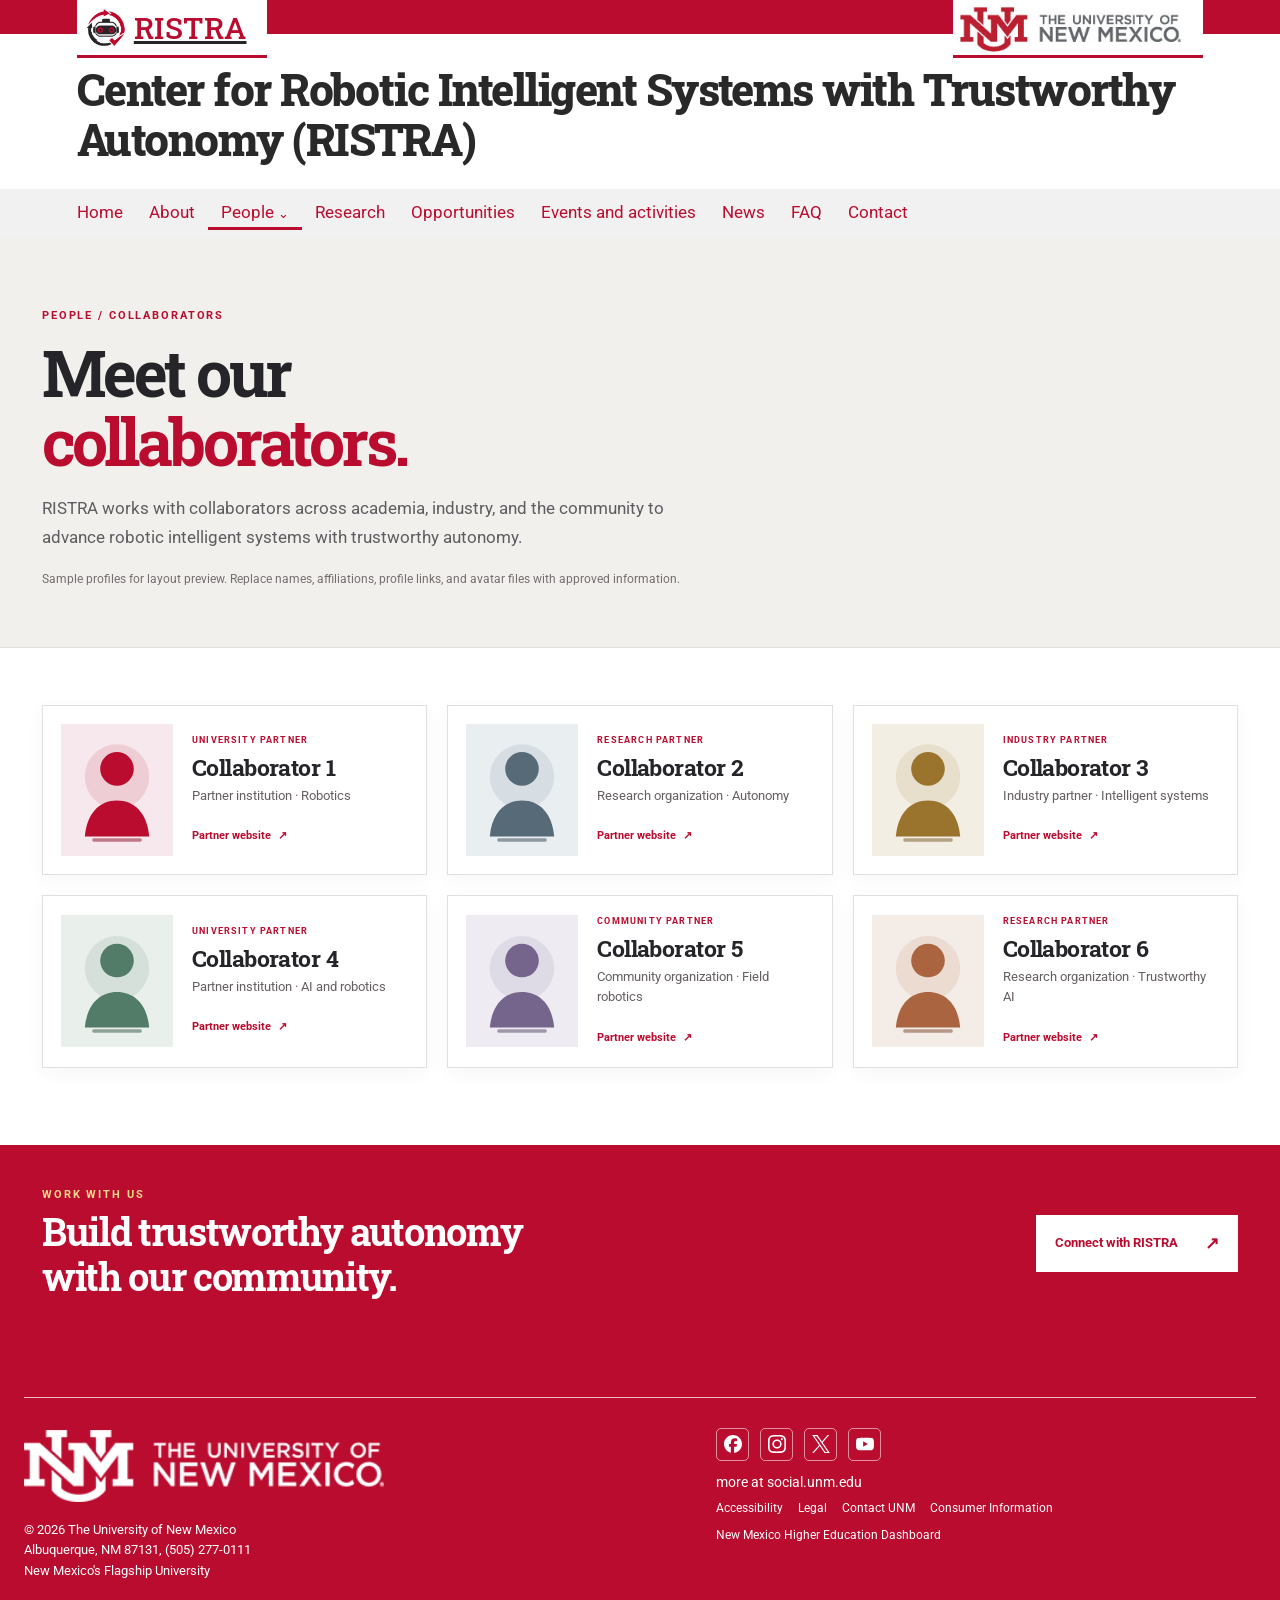
==== collaborators.html @ 54f5b995 "placeholder pages added" ====
<!doctype html>
<html lang="en">
<head>
  <meta charset="utf-8">
  <meta name="viewport" content="width=device-width, initial-scale=1">
  <meta name="theme-color" content="#ba0c2f">
  <meta name="description" content="RISTRA works with collaborators across academia, industry, and the community to advance robotic intelligent systems with trustworthy autonomy.">
  <link rel="icon" type="image/png" href="images/ristra-mark-v10.png">
  <title>Collaborators | RISTRA | The University of New Mexico</title>
  <link rel="preconnect" href="https://fonts.googleapis.com"><link rel="preconnect" href="https://fonts.gstatic.com" crossorigin>
  <link href="https://fonts.googleapis.com/css2?family=Roboto+Slab:wght@500;600;700;800&family=Roboto:wght@400;500;700&display=swap" rel="stylesheet">
  <link rel="stylesheet" href="styles.css?v=ristra-logo-11">
</head>
<body>
  <a class="skip" href="#main">Skip to main content</a>
  <header class="unm-header">
    <div class="masthead"><a class="ristra-logo-link" href="index.html#home" aria-label="RISTRA home"><img class="ristra-emblem" src="images/ristra-mark-v10.png" alt=""><span class="ristra-wordmark">RISTRA</span></a><a class="unm-logo unm-logo-right" href="https://www.unm.edu/" aria-label="The University of New Mexico"><img src="images/unm-color-logos.jpg" alt="UNM — The University of New Mexico"></a></div>
    <div class="site-name"><div>Center for Robotic Intelligent Systems with Trustworthy Autonomy (RISTRA)</div></div>
    <nav class="primary-nav" aria-label="RISTRA navigation"><div class="nav-inner"><button class="nav-toggle" aria-expanded="false" aria-controls="nav-links"><span>☰</span> Menu</button><ul id="nav-links"><li><a href="index.html#home">Home</a></li><li><a href="index.html#about">About</a></li><li class="dropdown"><a href="index.html#people" class="active">People <span>⌄</span></a><ul><li><a href="faculty-staff.html">Faculty and Staff</a></li><li><a href="students.html">Students</a></li><li><a class="active" aria-current="page" href="collaborators.html">Collaborators</a></li></ul></li><li><a href="research.html">Research</a></li><li><a href="opportunities.html">Opportunities</a></li><li><a href="events-activities.html">Events and activities</a></li><li><a href="news.html">News</a></li><li><a href="faq.html">FAQ</a></li><li><a href="contact.html">Contact</a></li></ul></div></nav>
  </header>
  <main id="main" class="faculty-page">
    <section class="faculty-intro">
      <div class="section-wrap">
        <p class="eyebrow dark-eyebrow">PEOPLE / COLLABORATORS</p>
        <h1>Meet our<br><em>collaborators.</em></h1>
        <p>RISTRA works with collaborators across academia, industry, and the community to advance robotic intelligent systems with trustworthy autonomy.</p>
        <span class="faculty-placeholder-note">Sample profiles for layout preview. Replace names, affiliations, profile links, and avatar files with approved information.</span>
      </div>
    </section>
    <section class="faculty-directory section-wrap" aria-label="Collaborators profiles">
      <div class="faculty-grid">
        <article class="faculty-card"><img src="images/collaborators/avatar-01.svg" alt="Generic placeholder avatar for Collaborator 1"><div class="faculty-card-copy"><p class="faculty-role">UNIVERSITY PARTNER</p><h2>Collaborator 1</h2><p class="faculty-title">Partner institution · Robotics</p><a href="https://www.unm.edu/" target="_blank" rel="noopener noreferrer">Partner website <span>↗</span></a></div></article>
        <article class="faculty-card"><img src="images/collaborators/avatar-02.svg" alt="Generic placeholder avatar for Collaborator 2"><div class="faculty-card-copy"><p class="faculty-role">RESEARCH PARTNER</p><h2>Collaborator 2</h2><p class="faculty-title">Research organization · Autonomy</p><a href="https://www.unm.edu/" target="_blank" rel="noopener noreferrer">Partner website <span>↗</span></a></div></article>
        <article class="faculty-card"><img src="images/collaborators/avatar-03.svg" alt="Generic placeholder avatar for Collaborator 3"><div class="faculty-card-copy"><p class="faculty-role">INDUSTRY PARTNER</p><h2>Collaborator 3</h2><p class="faculty-title">Industry partner · Intelligent systems</p><a href="https://www.unm.edu/" target="_blank" rel="noopener noreferrer">Partner website <span>↗</span></a></div></article>
        <article class="faculty-card"><img src="images/collaborators/avatar-04.svg" alt="Generic placeholder avatar for Collaborator 4"><div class="faculty-card-copy"><p class="faculty-role">UNIVERSITY PARTNER</p><h2>Collaborator 4</h2><p class="faculty-title">Partner institution · AI and robotics</p><a href="https://www.unm.edu/" target="_blank" rel="noopener noreferrer">Partner website <span>↗</span></a></div></article>
        <article class="faculty-card"><img src="images/collaborators/avatar-05.svg" alt="Generic placeholder avatar for Collaborator 5"><div class="faculty-card-copy"><p class="faculty-role">COMMUNITY PARTNER</p><h2>Collaborator 5</h2><p class="faculty-title">Community organization · Field robotics</p><a href="https://www.unm.edu/" target="_blank" rel="noopener noreferrer">Partner website <span>↗</span></a></div></article>
        <article class="faculty-card"><img src="images/collaborators/avatar-06.svg" alt="Generic placeholder avatar for Collaborator 6"><div class="faculty-card-copy"><p class="faculty-role">RESEARCH PARTNER</p><h2>Collaborator 6</h2><p class="faculty-title">Research organization · Trustworthy AI</p><a href="https://www.unm.edu/" target="_blank" rel="noopener noreferrer">Partner website <span>↗</span></a></div></article>
      </div>
    </section>
    <section class="faculty-join"><div class="section-wrap faculty-join-inner"><div><p class="eyebrow">WORK WITH US</p><h2>Build trustworthy autonomy<br>with our community.</h2></div><a class="button button-white" href="contact.html">Connect with RISTRA <span>↗</span></a></div></section>
  </main>
  <footer class="unm-footer"><div class="footer-content"><div class="footer-rule"></div><div class="footer-grid"><div class="footer-brand"><a href="https://www.unm.edu/" aria-label="The University of New Mexico"><img src="images/unm-transparent-white.png" alt="The University of New Mexico"></a><p>© <span id="year">2026</span> The University of New Mexico<br>Albuquerque, NM 87131, (505) 277-0111<br>New Mexico's Flagship University</p></div><div class="footer-links"><div class="socials"><a href="https://www.facebook.com/universityofnewmexico/" aria-label="UNM on Facebook"><img src="images/facebook.svg" alt=""></a><a href="https://www.instagram.com/uofnm/" aria-label="UNM on Instagram"><img src="images/instagram.svg" alt=""></a><a href="https://x.com/unm" aria-label="UNM on X"><img src="images/x.svg" alt=""></a><a href="https://www.youtube.com/user/unmlive" aria-label="UNM on YouTube"><img src="images/youtube.svg" alt=""></a></div><p>more at <a href="https://social.unm.edu/">social.unm.edu</a></p><nav aria-label="UNM footer links"><a href="https://www.unm.edu/accessibility.html">Accessibility</a><a href="https://www.unm.edu/legal.html">Legal</a><a href="https://www.unm.edu/contactunm.html">Contact UNM</a><a href="https://www.unm.edu/consumer-information/">Consumer Information</a><a href="https://hed.state.nm.us/">New Mexico Higher Education Dashboard</a></nav></div></div></div></footer>
  <script src="script.js"></script>
</body>
</html>
---- styles.css ----
:root{--cherry:#ba0c2f;--deep:#28262a;--ink:#252429;--paper:#fff;--mist:#f1f1f1;--silver:#a7a8aa;--gold:#e9c981;--slab:'Roboto Slab',Georgia,serif;--sans:Roboto,Arial,sans-serif}*{box-sizing:border-box}html{scroll-behavior:smooth;scroll-padding-top:24px}body{margin:0;color:var(--ink);background:#fff;font:17px/1.58 var(--sans);-webkit-font-smoothing:antialiased}a{color:inherit}.skip{position:absolute;top:-60px;left:10px;z-index:20;padding:10px;background:white}.skip:focus{top:10px}.masthead{max-width:1450px;height:64px;margin:auto;position:relative}.masthead:before{content:"";position:absolute;left:50%;top:0;transform:translateX(-50%);width:100vw;height:34px;background:var(--cherry)}.unm-logo{position:absolute;top:0;left:max(calc((100% - 1240px)/2),6%);width:250px;height:58px;padding:0;display:block;overflow:hidden;background:#fff;border-bottom:3px solid var(--cherry);text-decoration:none;z-index:2}.unm-logo img{position:absolute;left:-227px;top:-63px;width:694px;max-width:none;height:auto;display:block}.site-name{width:100%;margin:0 auto;padding:0 0 25px;min-height:102px}.site-name>div{width:min(calc(100% - 12vw),1240px);margin:0 auto;font:800 clamp(34px,3.4vw,49px)/1.15 var(--slab);letter-spacing:-.035em;color:#29292a}.primary-nav{background:var(--mist)}.nav-inner{width:min(calc(100% - 12vw),1240px);max-width:1240px;margin:auto;min-height:48px;padding:0;display:flex;align-items:center}.primary-nav ul{margin:0;padding:0;list-style:none}.primary-nav>.nav-inner>ul{display:flex;align-items:center;flex-wrap:wrap}.primary-nav li{position:relative}.primary-nav>.nav-inner>ul>li:first-child>a{padding-left:0}.primary-nav li>a{display:block;color:var(--cherry);text-decoration:none;padding:3px 13px 2px;font-size:17px;white-space:nowrap;border-bottom:3px solid transparent}.primary-nav li>a:hover,.primary-nav li>a:focus,.primary-nav li>a.active{border-color:var(--cherry)}.dropdown>a span{font-size:13px}.primary-nav li ul{display:none;position:absolute;top:100%;left:0;min-width:210px;background:#fff;z-index:5;box-shadow:0 4px 9px #0002;border-top:3px solid var(--cherry)}.primary-nav li:hover>ul,.primary-nav li:focus-within>ul{display:block}.primary-nav li ul li>a{font-size:14px;border-bottom:1px solid #ddd}.nav-toggle{display:none}.hero{position:relative;height:min(65vw,790px);min-height:490px;overflow:hidden;background:#242424;color:#fff}.hero>img{position:absolute;inset:0;width:100%;height:100%;object-fit:cover;object-position:center 43%}.hero-shade{position:absolute;inset:0;background:linear-gradient(90deg,rgba(15,16,21,.74) 0%,rgba(15,16,21,.4) 42%,rgba(18,16,18,.12) 78%),linear-gradient(0deg,rgba(15,16,21,.65),transparent 26%)}.hero-content{position:absolute;top:50%;left:max(calc((100% - 1240px)/2),6%);transform:translateY(-48%);width:min(590px,53%)}.eyebrow{font:700 11px var(--sans);letter-spacing:.17em;margin:0 0 16px;color:#f4d88c}.hero h1{font:700 clamp(47px,6vw,82px)/1.05 var(--slab);letter-spacing:-.06em;margin:0 0 22px;max-width:700px}.hero-content>p:not(.eyebrow){font-size:19px;line-height:1.65;max-width:520px;margin:0;color:#f5f2ef}.hero-actions{display:flex;align-items:center;gap:27px;margin-top:30px}.button{display:inline-flex;align-items:center;justify-content:space-between;gap:27px;padding:15px 19px;font-size:13px;font-weight:700;text-decoration:none;transition:transform .2s,background-color .2s}.button:hover{transform:translateY(-2px)}.button-white{color:var(--cherry);background:#fff}.button span{font-size:17px}.hero-link{color:white;text-decoration:none;font-size:13px;font-weight:700}.hero-link span{padding-left:7px;color:var(--gold)}.hero-caption{position:absolute;bottom:0;left:0;right:0;min-height:44px;padding:0 max(calc((100% - 1240px)/2),6%);border-top:1px solid rgba(255,255,255,.34);display:flex;align-items:center;justify-content:space-between;color:#fff;font:10px var(--sans);font-weight:700;letter-spacing:.1em}.hero-marker{position:absolute;right:8%;top:28%;width:245px;height:245px;border:1px solid rgba(255,255,255,.28);border-radius:50%;pointer-events:none}.hero-marker:before,.hero-marker:after{content:'';position:absolute;border:1px solid rgba(255,255,255,.22);border-radius:50%;inset:24px}.hero-marker:after{inset:63px;border-style:dashed}.hero-marker span:first-child{position:absolute;left:50%;top:50%;width:13px;height:13px;border-radius:50%;background:var(--gold);box-shadow:0 0 0 8px #e9c98135}.hero-marker span:last-child{position:absolute;height:1px;width:80px;left:50%;top:50%;background:var(--gold);transform:rotate(-35deg);transform-origin:left}.section-wrap{max-width:1240px;margin:0 auto;padding-left:22px;padding-right:22px}.intro{padding-top:82px;padding-bottom:93px}.intro-label{display:flex;align-items:center;gap:14px;font-size:10px;font-weight:700;letter-spacing:.14em;color:#777}.intro-label span{color:var(--cherry);font:700 14px var(--slab)}.intro-label i{display:block;width:49px;height:1px;background:#bf9ca4}.intro-layout{display:grid;grid-template-columns:.95fr 1fr;gap:70px;margin-top:28px;align-items:start}.intro h2,.section-heading h2,.community-copy h2,.updates-heading h2,.faq-layout h2,.contact-inner h2{margin:0;font:700 clamp(42px,5.4vw,68px)/1.08 var(--slab);letter-spacing:-.06em}.intro h2 em,.section-heading h2 em,.community-copy h2 em,.updates-heading h2 em,.faq-layout h2 em{color:var(--cherry);font-style:normal}.intro-copy{padding-top:6px;max-width:565px}.intro-lead{font-size:20px;line-height:1.65;margin:0 0 16px}.intro-copy>p:not(.intro-lead){font-size:15px;line-height:1.8;color:#666;margin:0 0 17px}.inline-link{display:inline-flex;align-items:center;gap:14px;color:var(--cherry);font-size:12px;font-weight:700;text-decoration:none}.inline-link span{font-size:16px}.focus-section{padding:88px 0 100px;background:#f2f0ec}.section-heading{display:flex;align-items:end;justify-content:space-between;gap:45px;margin-bottom:42px}.dark-eyebrow{color:var(--cherry)}.section-heading h2{font-size:57px}.section-heading>p{max-width:390px;font-size:15px;line-height:1.8;color:#6e696a;margin:0 2px 6px 0}.focus-grid{display:grid;grid-template-columns:repeat(3,minmax(0,1fr));gap:17px}.focus-card{min-height:326px;padding:27px 28px 24px;background:#fff;position:relative;overflow:hidden;transition:transform .25s,box-shadow .25s}.focus-card:after{content:'';position:absolute;width:160px;height:160px;border-radius:50%;background:#ba0c2f09;right:-74px;top:-84px;transition:transform .3s}.focus-card:hover{transform:translateY(-5px);box-shadow:0 14px 32px #39212c16}.focus-card:hover:after{transform:scale(1.5)}.focus-icon{width:67px;height:67px;display:grid;place-items:center;margin-bottom:25px;background:#f7edf0;color:var(--cherry)}.focus-icon svg{width:54px;height:54px;fill:none;stroke:currentColor;stroke-width:2;stroke-linecap:round;stroke-linejoin:round}.icon-intel{background:#f1efeb;color:#5e5c66}.icon-trust{background:#f7f0e4;color:#93691e}.focus-index{display:block;color:#8e8586;font-size:9px;font-weight:700;letter-spacing:.13em}.focus-card h3{font:700 21px/1.28 var(--slab);margin:9px 0 8px}.focus-card p{font-size:13px;line-height:1.65;color:#716d72;margin:0 0 17px;max-width:290px}.focus-card>a{color:var(--cherry);font-size:11px;font-weight:700;text-decoration:none}.focus-card>a span{padding-left:7px;font-size:15px}.approach-section{padding-top:100px;padding-bottom:110px;display:grid;grid-template-columns:1.03fr .97fr;gap:83px;align-items:center}.approach-visual{position:relative;min-height:410px;background:#282329;overflow:hidden;color:#fff}.scan-grid{position:absolute;inset:0;background-image:linear-gradient(#ffffff0c 1px,transparent 1px),linear-gradient(90deg,#ffffff0c 1px,transparent 1px);background-size:35px 35px;mask-image:linear-gradient(to bottom,#000,transparent)}.approach-visual svg{position:absolute;width:100%;height:100%;inset:0}.route{fill:none;stroke:#dcbbc4;stroke-width:2;stroke-dasharray:7 10;animation:routeflow 16s linear infinite}.route-b{stroke:#e8c981;stroke-dasharray:3 11;animation-direction:reverse}.point{fill:#e8c981;stroke:#fff;stroke-width:2}.node-ring{fill:none;stroke:#fff9;stroke-width:1;stroke-dasharray:3 6;animation:rotate 14s linear infinite;transform-origin:center}.visual-label,.visual-coord{position:absolute;font:9px var(--sans);letter-spacing:.1em;color:#e8d9dc}.visual-label span{color:#e8c981;margin-left:9px}.label-top{top:17px;left:19px}.label-bottom{bottom:16px;left:19px}.visual-coord{right:18px;bottom:15px;text-align:right;line-height:1.7}.visual-coord b{font-size:8px;color:#e8c981}.approach-copy h2{font:700 clamp(37px,4.1vw,53px)/1.12 var(--slab);letter-spacing:-.05em;margin:0 0 17px}.approach-copy>p:not(.eyebrow){font-size:14px;line-height:1.82;color:#68646a;margin:0 0 23px}.approach-points{border-top:1px solid #ddd}.approach-points a{display:grid;grid-template-columns:40px 1fr 20px;align-items:center;padding:14px 0;border-bottom:1px solid #ddd;text-decoration:none;font-size:12px;font-weight:600}.approach-points a span{color:var(--cherry);font-size:10px}.approach-points a b{color:var(--cherry);font-size:16px}.approach-points a:hover{padding-left:7px}.anchor-target{display:block;height:0;scroll-margin-top:12px}.community-section{padding:83px 0 87px;background:var(--cherry);color:#fff;position:relative;overflow:hidden}.community-section:after{content:'R';position:absolute;right:2%;bottom:-39%;font:700 420px/.9 var(--slab);color:#ffffff0b;pointer-events:none}.community-layout{display:grid;grid-template-columns:.9fr 1.1fr;gap:88px;align-items:center;position:relative;z-index:1}.community-copy .eyebrow{color:#f4d88c}.community-copy h2{font-size:58px}.community-copy h2 em{color:#f1d28f}.community-copy>p:not(.eyebrow){max-width:430px;font-size:15px;line-height:1.8;color:#f4dfe3;margin:17px 0 23px}.community-links{border-top:1px solid #ffffff64}.community-links>a{display:grid;grid-template-columns:44px 1fr 20px;gap:11px;align-items:center;padding:20px 0;border-bottom:1px solid #ffffff64;text-decoration:none;transition:padding .2s}.community-links>a:hover{padding-left:9px}.community-links>a>span{font:11px var(--slab);color:#f0d28e}.community-links b{font:600 18px var(--slab);display:block}.community-links small{display:block;color:#f3dce0;font-size:11px;margin-top:3px}.community-links i{font-style:normal;color:#f1d28f;font-size:18px}.updates-section{padding-top:94px;padding-bottom:100px}.updates-heading{display:flex;align-items:end;justify-content:space-between;gap:45px;margin-bottom:39px}.updates-heading h2{font-size:56px}.updates-heading>p{max-width:360px;margin:0 3px 5px 0;color:#726d72;font-size:14px;line-height:1.8}.update-cards{display:grid;grid-template-columns:repeat(3,1fr);gap:15px}.update-card{min-height:275px;display:flex;flex-direction:column;align-items:flex-start;padding:22px 24px;text-decoration:none;position:relative;overflow:hidden;transition:transform .22s}.update-card:hover{transform:translateY(-4px)}.event-card{background:#282329;color:#fff}.news-card{background:#e9e2da;color:#282329}.faq-card{background:#f5eef0;color:#282329}.update-number{font:9px var(--sans);font-weight:700;letter-spacing:.12em;opacity:.75}.update-symbol{position:absolute;right:20px;top:8px;font:52px var(--slab);color:#e4c681;opacity:.95}.news-card .update-symbol{color:var(--cherry)}.faq-card .update-symbol{color:#a87525}.update-card h3{font:700 23px var(--slab);margin:48px 0 8px}.update-card p{font-size:12px;line-height:1.7;opacity:.77;margin:0 0 25px;max-width:270px}.update-link{margin-top:auto;padding-top:12px;border-top:1px solid currentColor;width:100%;display:flex;justify-content:space-between;font:700 9px var(--sans);letter-spacing:.09em}.update-link b{font-size:15px;color:var(--cherry)}.faq-section{padding:73px 0 88px;background:#f2f0ec}.faq-layout{display:grid;grid-template-columns:.65fr 1.35fr;gap:85px}.faq-layout h2{font-size:49px}.faq-list details{border-top:1px solid #d2ccca}.faq-list details:last-child{border-bottom:1px solid #d2ccca}.faq-list summary{padding:17px 25px 17px 0;cursor:pointer;list-style:none;font:600 15px var(--slab);position:relative}.faq-list summary::-webkit-details-marker{display:none}.faq-list summary:after{content:'+';position:absolute;right:1px;color:var(--cherry);font-size:21px;top:12px}.faq-list details[open] summary:after{content:'−'}.faq-list details p{max-width:650px;margin:0;padding:0 26px 18px 0;color:#68646a;font-size:13px;line-height:1.75}.contact-band{background:#8d0828;color:#fff;padding:52px 0}.contact-inner{display:flex;justify-content:space-between;align-items:center;gap:30px}.contact-inner .eyebrow{color:#f4d88c}.contact-inner h2{font-size:37px;letter-spacing:-.04em}.unm-footer{background:var(--cherry);color:#fff;padding:54px 24px 38px}.footer-content{max-width:1240px;margin:auto}.footer-rule{border-top:1px solid rgba(255,255,255,.72);margin-bottom:30px}.footer-grid{display:flex;justify-content:space-between;align-items:flex-start;gap:45px}.footer-brand{max-width:485px}.footer-brand>a{display:block;width:min(100%,360px);height:77px}.footer-brand>a img{display:block;width:100%;height:100%;object-fit:contain;object-position:left center}.footer-brand p{font-size:13px;line-height:1.58;margin:15px 0 0}.footer-links{max-width:540px;font-size:14px}.socials{display:flex;gap:11px}.socials a{width:33px;height:33px;display:grid;place-items:center;border:1px solid #ffffff8a;border-radius:5px;transition:background .2s}.socials a:hover{background:#ffffff20}.socials img{width:18px;height:18px;display:block}.footer-links>p{margin:10px 0 6px}.footer-links a{color:white;text-decoration:none}.footer-links a:hover{text-decoration:underline}.footer-links nav{display:flex;gap:8px 15px;flex-wrap:wrap;font-size:12px}.sr-only{position:absolute;width:1px;height:1px;overflow:hidden;clip:rect(0 0 0 0);white-space:nowrap}.reveal{opacity:0;transform:translateY(20px);transition:opacity .6s ease,transform .6s ease}.reveal.visible{opacity:1;transform:translateY(0)}@keyframes routeflow{to{stroke-dashoffset:-170}}@keyframes rotate{to{transform:rotate(360deg)}}@media(max-width:1100px){.nav-inner{padding:7px 0}.primary-nav li>a{padding:8px 9px;font-size:15px}.hero-content{left:5%;width:min(570px,58%)}.hero-marker{right:5%;width:195px;height:195px}.hero-marker:before{inset:20px}.hero-marker:after{inset:53px}.section-wrap{max-width:940px}.approach-section{gap:45px}.community-layout{gap:48px}}@media(max-width:700px){body{font-size:16px}.masthead{height:58px}.unm-logo{top:0;left:6%;width:200px;height:49px;padding:0;border-bottom-width:3px}.unm-logo img{left:-181px;top:-50px;width:555px}.site-name{padding:4px 0 17px;min-height:0}.site-name>div{font-size:clamp(24px,6.7vw,32px);line-height:1.14}.nav-inner{width:88%;min-height:41px;display:block;padding:0;margin:0 auto}.nav-toggle{display:block;padding:7px 4px;border:0;background:transparent;color:var(--cherry);font:500 15px var(--sans);cursor:pointer}.nav-toggle span{font-size:16px;margin-right:7px}.primary-nav>.nav-inner>ul{display:none;flex-direction:column;align-items:stretch;padding:0 0 8px}.primary-nav.open .nav-inner>ul{display:flex}.primary-nav li>a{font-size:15px;padding:8px 5px;border-bottom:1px solid #ddd}.primary-nav li ul{position:static;box-shadow:none;border-top:0;padding-left:15px}.hero{height:116vw;min-height:500px;max-height:700px}.hero>img{object-position:52% center}.hero-shade{background:linear-gradient(0deg,rgba(15,16,21,.82) 0%,rgba(15,16,21,.38) 65%,rgba(18,16,18,.04) 100%)}.hero-content{top:auto;bottom:72px;left:20px;right:20px;transform:none;width:auto}.hero h1{font-size:clamp(42px,11vw,64px);margin-bottom:15px}.hero-content>p:not(.eyebrow){font-size:15px;line-height:1.55}.eyebrow{font-size:9px}.hero-actions{gap:15px;flex-wrap:wrap;margin-top:21px}.button{padding:13px 15px;font-size:11px}.hero-link{font-size:11px}.hero-caption{min-height:40px;padding:0 14px;font-size:7px;letter-spacing:.04em}.hero-caption span:last-child{font-size:7px}.hero-marker{width:144px;height:144px;right:8%;top:11%}.hero-marker:before{inset:15px}.hero-marker:after{inset:40px}.section-wrap{padding-left:18px;padding-right:18px}.intro{padding-top:56px;padding-bottom:60px}.intro-label{font-size:8px;gap:9px}.intro-layout{grid-template-columns:1fr;gap:18px;margin-top:22px}.intro h2{font-size:47px}.intro-lead{font-size:17px}.intro-copy>p:not(.intro-lead){font-size:14px}.focus-section{padding:61px 0 67px}.section-heading{display:block;margin-bottom:26px}.section-heading h2{font-size:46px}.section-heading>p{font-size:13px;margin:17px 0 0}.focus-grid{grid-template-columns:1fr;gap:11px}.focus-card{min-height:0;padding:21px 20px}.focus-icon{width:54px;height:54px;margin-bottom:18px}.focus-icon svg{width:45px;height:45px}.focus-card h3{font-size:19px}.focus-card p{font-size:12px;max-width:330px}.focus-card>a{font-size:10px}.approach-section{padding-top:61px;padding-bottom:68px;grid-template-columns:1fr;gap:27px}.approach-visual{min-height:285px}.approach-copy h2{font-size:39px}.approach-copy>p:not(.eyebrow){font-size:13px}.community-section{padding:58px 0 63px}.community-layout{grid-template-columns:1fr;gap:28px}.community-copy h2{font-size:46px}.community-copy>p:not(.eyebrow){font-size:13px}.community-links b{font-size:16px}.community-links>a{padding:16px 0}.community-section:after{font-size:290px;right:-20%;bottom:-19%}.updates-section{padding-top:63px;padding-bottom:67px}.updates-heading{display:block;margin-bottom:24px}.updates-heading h2{font-size:46px}.updates-heading>p{font-size:13px;margin:15px 0 0}.update-cards{grid-template-columns:1fr;gap:11px}.update-card{min-height:228px;padding:19px 20px}.update-card h3{font-size:21px;margin-top:39px}.faq-section{padding:55px 0 63px}.faq-layout{grid-template-columns:1fr;gap:23px}.faq-layout h2{font-size:43px}.faq-list summary{font-size:13px;padding:15px 27px 15px 0}.faq-list details p{font-size:12px}.contact-band{padding:37px 0}.contact-inner{align-items:flex-start;flex-direction:column;gap:20px}.contact-inner h2{font-size:31px}.unm-footer{padding:39px 18px 31px}.footer-rule{margin-bottom:23px}.footer-grid{display:block}.footer-brand>a{height:61px;width:min(100%,280px)}.footer-brand p{font-size:11px;margin:11px 0 22px}.footer-links{font-size:12px}.socials{gap:9px}.socials a{width:31px;height:31px}.socials img{width:16px;height:16px}.footer-links nav{gap:7px 12px;font-size:10px}.reveal{transform:translateY(14px)}}@media(prefers-reduced-motion:reduce){html{scroll-behavior:auto}*,*:before,*:after{animation-duration:.01ms!important;animation-iteration-count:1!important;transition-duration:.01ms!important}.reveal{opacity:1;transform:none}}
.hero-slides{position:absolute;inset:0;overflow:hidden}.hero-slide{position:absolute;inset:0;width:100%;height:100%;object-fit:cover;object-position:center 43%;opacity:0;transform:scale(1.035);transition:opacity 1.25s ease;will-change:opacity,transform}.hero-slide.is-active{opacity:1;animation:hero-drift 8.5s ease-out both}.hero-controls{position:absolute;z-index:4;right:max(calc((100% - 1240px)/2),6%);bottom:56px;display:flex;align-items:center;gap:10px;color:#fff}.slide-arrow{width:34px;height:34px;border:1px solid #ffffff9c;border-radius:50%;background:#15171d52;color:#fff;font:24px/1 var(--sans);display:grid;place-items:center;cursor:pointer;transition:background .2s,transform .2s}.slide-arrow:hover{background:#ffffff30;transform:scale(1.06)}.slide-play{font-size:13px}.slide-indicators{display:flex;align-items:center;gap:5px}.slide-indicator{width:8px;height:8px;padding:0;border:1px solid #fff;border-radius:10px;background:transparent;cursor:pointer;transition:width .25s,background .25s}.slide-indicator.is-active{width:24px;background:#fff}.slide-count{min-width:48px;font:9px var(--sans);font-weight:700;letter-spacing:.1em}.hero-caption{z-index:3}.hero-shade{z-index:1}.hero-content{z-index:2}.hero-marker{z-index:2}@keyframes hero-drift{from{transform:scale(1.035) translate3d(0,0,0)}to{transform:scale(1.11) translate3d(-.7%,-.3%,0)}}@media(max-width:700px){.hero-slide{object-position:68% center}.hero-controls{right:15px;bottom:48px;gap:6px}.slide-arrow{width:29px;height:29px;font-size:20px}.slide-play{font-size:11px}.slide-indicators{gap:4px}.slide-indicator{width:7px;height:7px}.slide-indicator.is-active{width:18px}.slide-count{font-size:8px;min-width:42px}}@media(prefers-reduced-motion:reduce){.hero-slide,.hero-slide.is-active{animation:none;transition:none;transform:none}}

.site-name>.site-name-inner{width:min(calc(100% - 12vw),1240px);margin:0 auto;display:flex;align-items:center;gap:20px;font:inherit;color:inherit}
.site-name .ristra-mark{width:68px;height:68px;flex:0 0 68px;display:block}
.site-name>.site-name-inner>.site-name-title{width:auto;margin:0;font:800 clamp(32px,3.4vw,49px)/1.15 var(--slab);letter-spacing:-.035em;color:#29292a}
@media(max-width:700px){.site-name>.site-name-inner{width:min(calc(100% - 12vw),1240px);gap:12px}.site-name .ristra-mark{width:43px;height:43px;flex-basis:43px}.site-name>.site-name-inner>.site-name-title{font-size:clamp(20px,5.8vw,28px);line-height:1.14}}

.ristra-logo-link{position:absolute;top:0;left:max(calc((100% - 1240px)/2),6%);width:250px;height:58px;padding:4px 7px;display:flex;align-items:center;justify-content:center;overflow:hidden;background:#fff;border-bottom:3px solid var(--cherry);z-index:3}
.ristra-logo-link img{display:block;width:100%;height:100%;object-fit:contain}
.ristra-logo-link img.ristra-generated-logo{flex:none;width:100%;height:auto;max-width:none}
.unm-logo.unm-logo-right{left:auto;right:max(calc((100% - 1240px)/2),6%)}
@media(max-width:700px){.ristra-logo-link{left:6%;width:44vw;max-width:200px;height:49px;padding:3px 5px}.unm-logo.unm-logo-right{left:auto;right:6%;width:44vw;max-width:200px;height:49px}.unm-logo.unm-logo-right img{left:-40vw;top:-11vw;width:122vw}}
.ristra-logo-link{gap:8px}
.ristra-logo-link img.ristra-emblem{display:block;flex:0 0 48px;width:48px;height:48px;max-width:none;object-fit:contain}
.ristra-wordmark{color:var(--cherry);font:500 32px/1 var(--slab);letter-spacing:.015em;white-space:nowrap}
@media(max-width:700px){.ristra-logo-link{gap:5px}.ristra-logo-link img.ristra-emblem{flex-basis:39px;width:39px;height:39px}.ristra-wordmark{font-size:clamp(23px,6.5vw,28px)}}
.ristra-logo-link{width:210px}
@media(max-width:700px){.ristra-logo-link{width:44vw}}
.ristra-logo-link{width:190px;justify-content:flex-start;gap:6px;padding-left:7px;padding-right:7px}
.ristra-logo-link img.ristra-emblem{flex-basis:44px;width:44px;height:44px}
.ristra-wordmark{color:#ba0c2f;font-size:30px;font-weight:500}
@media(max-width:700px){.ristra-logo-link{width:44vw;max-width:184px;justify-content:flex-start;gap:4px;padding-left:6px;padding-right:6px}.ristra-logo-link img.ristra-emblem{flex-basis:36px;width:36px;height:36px}.ristra-wordmark{font-size:clamp(19px,5.9vw,25px)}}

.faculty-page{min-height:55vh}.faculty-intro{padding:72px 0 56px;background:#f2f0ec;border-bottom:1px solid #e3dfdd}.faculty-intro .section-wrap{max-width:1240px}.faculty-intro h1{margin:0;font:700 clamp(42px,5vw,65px)/1.08 var(--slab);letter-spacing:-.055em}.faculty-intro h1 em{font-style:normal;color:var(--cherry)}.faculty-intro .section-wrap>p:not(.eyebrow){max-width:670px;margin:18px 0 12px;font-size:17px;line-height:1.7;color:#5f5b60}.faculty-placeholder-note{display:inline-block;margin-top:6px;color:#746d70;font-size:12px}.faculty-directory{max-width:1240px;padding-top:57px;padding-bottom:77px}.faculty-grid{display:grid;grid-template-columns:repeat(3,minmax(0,1fr));gap:20px}.faculty-card{min-height:170px;display:flex;align-items:center;gap:19px;padding:18px;background:#fff;border:1px solid #e3dfdd;box-shadow:0 5px 18px #33202b0a;transition:transform .2s,box-shadow .2s}.faculty-card:hover{transform:translateY(-3px);box-shadow:0 11px 25px #33202b15}.faculty-card>img{width:112px;height:132px;flex:0 0 112px;object-fit:cover;background:#f4eff0}.faculty-card-copy{min-width:0}.faculty-role{margin:0 0 7px;color:var(--cherry);font-size:9px;font-weight:700;letter-spacing:.13em}.faculty-card h2{margin:0;font:700 23px/1.15 var(--slab);letter-spacing:-.025em}.faculty-title{margin:5px 0 14px;color:#655f63;font-size:13px}.faculty-card a{color:var(--cherry);font-size:11px;font-weight:700;text-decoration:none}.faculty-card a:hover{text-decoration:underline}.faculty-card a span{padding-left:4px}.faculty-join{padding:43px 0;background:var(--cherry);color:#fff}.faculty-join-inner{display:flex;align-items:center;justify-content:space-between;gap:30px}.faculty-join .eyebrow{margin-bottom:8px}.faculty-join h2{margin:0;font:700 clamp(25px,3vw,38px)/1.2 var(--slab);letter-spacing:-.035em}.faculty-join .button{flex:0 0 auto}.faculty-join .button-white{color:var(--cherry)}
@media(max-width:1050px){.faculty-grid{grid-template-columns:repeat(2,minmax(0,1fr))}.faculty-card{gap:14px;padding:14px}.faculty-card>img{width:95px;height:116px;flex-basis:95px}}
@media(max-width:700px){.faculty-intro{padding:48px 0 38px}.faculty-intro h1{font-size:43px}.faculty-intro .section-wrap>p:not(.eyebrow){font-size:14px}.faculty-placeholder-note{font-size:11px;line-height:1.6}.faculty-directory{padding-top:32px;padding-bottom:45px}.faculty-grid{grid-template-columns:1fr;gap:11px}.faculty-card{min-height:136px;padding:12px}.faculty-card>img{width:94px;height:110px;flex-basis:94px}.faculty-card h2{font-size:21px}.faculty-join{padding:33px 0}.faculty-join-inner{align-items:flex-start;flex-direction:column;gap:20px}.faculty-join h2{font-size:29px}}
.events-intro{padding:72px 0 54px;background:#f2f0ec;border-bottom:1px solid #e3dfdd}.events-intro .section-wrap{max-width:1240px}.events-intro h1{margin:0;font:700 clamp(42px,5vw,65px)/1.08 var(--slab);letter-spacing:-.055em}.events-intro h1 em{font-style:normal;color:var(--cherry)}.events-intro .section-wrap>p:not(.eyebrow){max-width:680px;margin:18px 0 12px;font-size:17px;line-height:1.7;color:#5f5b60}.event-archive{max-width:1240px;padding-top:24px;padding-bottom:76px}.activity-entry{display:grid;grid-template-columns:.78fr 1.22fr;gap:50px;align-items:center;padding:48px 0;border-bottom:1px solid #ddd8d8}.activity-entry:first-child{padding-top:36px}.activity-kicker{margin:0 0 9px;color:var(--cherry);font-size:10px;font-weight:700;letter-spacing:.14em}.activity-copy h2{margin:0;font:700 clamp(27px,3vw,38px)/1.16 var(--slab);letter-spacing:-.035em}.activity-date{margin:12px 0 13px;color:#88726f;font-size:10px;font-weight:700;letter-spacing:.12em}.activity-description{margin:0 0 16px;color:#625d61;font-size:14px;line-height:1.8}.activity-contact{color:var(--cherry);font-size:11px;font-weight:700;text-decoration:none}.activity-contact:hover{text-decoration:underline}.activity-contact span{padding-left:5px}.activity-gallery{display:grid;grid-template-columns:repeat(3,minmax(0,1fr));gap:10px}.activity-gallery img{display:block;width:100%;aspect-ratio:1.32;object-fit:cover;background:#f4ecee;border:1px solid #e8e1e2}.activity-entry:nth-child(even) .activity-gallery img{border-color:#e7e1d9}
@media(max-width:850px){.activity-entry{grid-template-columns:1fr;gap:22px}.activity-copy{max-width:650px}}
@media(max-width:700px){.events-intro{padding:48px 0 38px}.events-intro h1{font-size:43px}.events-intro .section-wrap>p:not(.eyebrow){font-size:14px}.event-archive{padding-top:7px;padding-bottom:43px}.activity-entry{padding:32px 0;gap:17px}.activity-entry:first-child{padding-top:27px}.activity-copy h2{font-size:27px}.activity-description{font-size:13px}.activity-gallery{gap:6px}.activity-kicker,.activity-date,.activity-contact{font-size:9px}}
.research-intro,.opportunities-intro{padding:72px 0 54px;background:#f2f0ec;border-bottom:1px solid #e3dfdd}.research-intro .section-wrap,.opportunities-intro .section-wrap{max-width:1240px}.research-intro h1,.opportunities-intro h1{margin:0;font:700 clamp(42px,5vw,65px)/1.08 var(--slab);letter-spacing:-.055em}.research-intro h1 em,.opportunities-intro h1 em{font-style:normal;color:var(--cherry)}.research-intro .section-wrap>p:not(.eyebrow),.opportunities-intro .section-wrap>p:not(.eyebrow){max-width:720px;margin:18px 0 12px;font-size:17px;line-height:1.7;color:#5f5b60}.research-areas{max-width:1240px;padding-top:15px;padding-bottom:75px}.research-area{display:grid;grid-template-columns:.85fr 1.15fr;gap:54px;align-items:center;padding:42px 0;border-bottom:1px solid #ddd8d8}.research-area-copy h2{margin:0;font:700 clamp(28px,3vw,38px)/1.16 var(--slab);letter-spacing:-.035em}.research-area-copy>p:not(.activity-kicker){margin:13px 0;color:#625d61;font-size:14px;line-height:1.8}.research-area-copy ul{margin:12px 0 0;padding-left:18px;color:#625d61;font-size:12px;line-height:1.9}.research-area-copy li::marker{color:var(--cherry)}.research-images{display:grid;grid-template-columns:1fr 1fr;gap:11px}.research-images img{display:block;width:100%;aspect-ratio:1.5;object-fit:cover;background:#f1ecec;border:1px solid #e4dede}.research-area:nth-child(even) .research-images img{border-color:#e6e0d4}.opportunities-intro{padding-bottom:56px}.opportunities-empty{max-width:970px;min-height:350px;margin:55px auto 75px;padding:45px 55px;display:grid;grid-template-columns:104px 1fr;gap:30px;align-items:center;background:#f7f5f3;border:1px solid #e4dfdd}.opportunity-mark{width:86px;height:86px;display:grid;place-items:center;background:#f2e8eb;color:var(--cherry);font:300 55px/1 var(--sans)}.opportunities-empty .activity-kicker{margin-bottom:9px}.opportunities-empty h2{margin:0;font:700 clamp(28px,3.5vw,42px)/1.15 var(--slab);letter-spacing:-.04em}.opportunities-empty>div:last-child>p:not(.activity-kicker){max-width:650px;margin:14px 0 20px;color:#625d61;font-size:14px;line-height:1.8}.opportunity-button{background:var(--cherry);color:#fff}
@media(max-width:850px){.research-area{grid-template-columns:1fr;gap:22px}.research-area-copy{max-width:680px}.opportunities-empty{margin-left:22px;margin-right:22px}}
@media(max-width:700px){.research-intro,.opportunities-intro{padding:48px 0 38px}.research-intro h1,.opportunities-intro h1{font-size:43px}.research-intro .section-wrap>p:not(.eyebrow),.opportunities-intro .section-wrap>p:not(.eyebrow){font-size:14px}.research-areas{padding-top:4px;padding-bottom:45px}.research-area{padding:29px 0;gap:16px}.research-area-copy h2{font-size:27px}.research-area-copy>p:not(.activity-kicker){font-size:13px}.research-images{gap:6px}.research-area-copy ul{font-size:11px}.opportunities-empty{min-height:0;margin:27px 18px 45px;padding:25px 20px;grid-template-columns:1fr;gap:19px}.opportunity-mark{width:62px;height:62px;font-size:43px}.opportunities-empty h2{font-size:30px}.opportunities-empty>div:last-child>p:not(.activity-kicker){font-size:13px}}
.news-intro,.faq-page-intro,.contact-page-intro{padding:72px 0 54px;background:#f2f0ec;border-bottom:1px solid #e3dfdd}.news-intro .section-wrap,.faq-page-intro .section-wrap,.contact-page-intro .section-wrap{max-width:1240px}.news-intro h1,.faq-page-intro h1,.contact-page-intro h1{margin:0;font:700 clamp(42px,5vw,65px)/1.08 var(--slab);letter-spacing:-.055em}.news-intro h1 em,.faq-page-intro h1 em,.contact-page-intro h1 em{font-style:normal;color:var(--cherry)}.news-intro .section-wrap>p:not(.eyebrow),.faq-page-intro .section-wrap>p:not(.eyebrow),.contact-page-intro .section-wrap>p:not(.eyebrow){max-width:720px;margin:18px 0 12px;font-size:17px;line-height:1.7;color:#5f5b60}.news-archive{max-width:1240px;padding-top:14px;padding-bottom:75px}.news-entry{display:grid;grid-template-columns:.95fr 1.05fr;gap:42px;align-items:center;padding:36px 0;border-bottom:1px solid #ddd8d8}.news-entry>img{display:block;width:100%;aspect-ratio:1.52;object-fit:cover;border:1px solid #e4dede}.news-entry-copy h2{margin:0;font:700 clamp(26px,3vw,36px)/1.17 var(--slab);letter-spacing:-.035em}.news-entry-copy .activity-date{margin:12px 0}.news-entry-copy .activity-description{max-width:580px}.faq-page-content{padding-top:70px;padding-bottom:83px}.faq-side-note{margin:17px 0 0;color:#6d676b;font-size:13px;line-height:1.75}.faq-page-content .faq-list details p a{color:var(--cherry);font-weight:600}.contact-details{max-width:1240px;padding-top:70px;padding-bottom:80px;display:grid;grid-template-columns:1.2fr .8fr;gap:70px;align-items:start}.contact-detail-main h2{margin:0;font:700 clamp(32px,4vw,48px)/1.15 var(--slab);letter-spacing:-.04em}.contact-detail-main>p:not(.activity-kicker){max-width:650px;margin:16px 0 22px;color:#625d61;font-size:15px;line-height:1.8}.contact-directory-button{background:var(--cherry);color:#fff}.contact-placeholder{padding:25px 27px;background:#f2f0ec;border-top:4px solid var(--cherry)}.contact-placeholder h3{margin:0 0 14px;font:700 20px var(--slab)}.contact-placeholder>p:not(.activity-kicker){margin:0;padding:10px 0;border-bottom:1px solid #d9d3d2;color:#625d61;font-size:13px}.contact-placeholder small{display:block;margin-top:14px;color:#777;font-size:11px;line-height:1.6}.contact-location{padding:45px 0;background:var(--cherry);color:#fff}.contact-location-inner{display:flex;justify-content:space-between;align-items:center;gap:30px}.contact-location-inner .eyebrow{margin-bottom:7px;color:#f4d88c}.contact-location-inner h2{margin:0;font:700 clamp(27px,3vw,38px)/1.2 var(--slab)}.contact-location-inner>div>p:last-child{margin:6px 0 0;color:#f5e2e6;font-size:14px}
@media(max-width:850px){.news-entry{grid-template-columns:1fr;gap:20px}.news-entry>img{max-width:660px}.contact-details{grid-template-columns:1fr;gap:30px}}
@media(max-width:700px){.news-intro,.faq-page-intro,.contact-page-intro{padding:48px 0 38px}.news-intro h1,.faq-page-intro h1,.contact-page-intro h1{font-size:43px}.news-intro .section-wrap>p:not(.eyebrow),.faq-page-intro .section-wrap>p:not(.eyebrow),.contact-page-intro .section-wrap>p:not(.eyebrow){font-size:14px}.news-archive{padding-top:3px;padding-bottom:45px}.news-entry{padding:26px 0;gap:15px}.news-entry-copy h2{font-size:27px}.news-entry-copy .activity-description{font-size:13px}.faq-page-content{padding-top:46px;padding-bottom:56px}.contact-details{padding-top:43px;padding-bottom:48px;gap:25px}.contact-detail-main h2{font-size:34px}.contact-detail-main>p:not(.activity-kicker){font-size:13px}.contact-placeholder{padding:20px}.contact-location{padding:34px 0}.contact-location-inner{align-items:flex-start;flex-direction:column;gap:20px}}
.faq-more-link{margin-top:22px}
.home-about{max-width:1240px;padding-top:57px;padding-bottom:61px;display:grid;grid-template-columns:.9fr 1.1fr;gap:70px;align-items:center}.home-about h2{margin:0;font:700 clamp(35px,4vw,51px)/1.08 var(--slab);letter-spacing:-.05em}.home-about h2 em{font-style:normal;color:var(--cherry)}.home-about-detail{max-width:600px}.home-about-detail>p{margin:0 0 15px;color:#625d61;font-size:17px;line-height:1.75}.home-explore{padding:56px 0 72px;background:#f2f0ec}.home-explore-heading{display:flex;align-items:end;justify-content:space-between;gap:35px;margin-bottom:25px}.home-explore-heading h2{margin:0;font:700 clamp(31px,3.7vw,45px)/1.12 var(--slab);letter-spacing:-.04em}.home-explore-heading>p{max-width:390px;margin:0 0 3px;color:#6c676b;font-size:13px;line-height:1.7}.home-link-grid{display:grid;grid-template-columns:repeat(3,minmax(0,1fr));gap:12px}.home-link-card{min-height:166px;position:relative;display:flex;flex-direction:column;align-items:flex-start;padding:18px 20px;background:#fff;border:1px solid #e2dede;text-decoration:none;transition:transform .2s,box-shadow .2s}.home-link-card:hover{transform:translateY(-3px);box-shadow:0 10px 23px #30222b12}.home-link-card>span{color:var(--cherry);font-size:9px;font-weight:700;letter-spacing:.13em}.home-link-card h3{margin:13px 28px 5px 0;font:700 18px/1.2 var(--slab)}.home-link-card p{max-width:310px;margin:0;color:#716c70;font-size:11px;line-height:1.6}.home-link-card>b{position:absolute;right:17px;top:17px;color:var(--cherry);font-size:18px;font-weight:500}.home-link-contact{background:#f8ecef;border-color:#ead7dc}
@media(max-width:900px){.home-about{gap:35px}.home-link-grid{grid-template-columns:repeat(2,minmax(0,1fr))}}
@media(max-width:700px){.home-about{padding-top:40px;padding-bottom:42px;grid-template-columns:1fr;gap:12px}.home-about h2{font-size:39px}.home-about-detail>p{font-size:14px}.home-explore{padding:42px 0 49px}.home-explore-heading{display:block;margin-bottom:18px}.home-explore-heading h2{font-size:34px}.home-explore-heading>p{margin-top:9px;font-size:12px}.home-link-grid{grid-template-columns:1fr;gap:8px}.home-link-card{min-height:132px;padding:15px 17px}.home-link-card h3{margin-top:10px;font-size:17px}.home-link-card p{font-size:11px}}
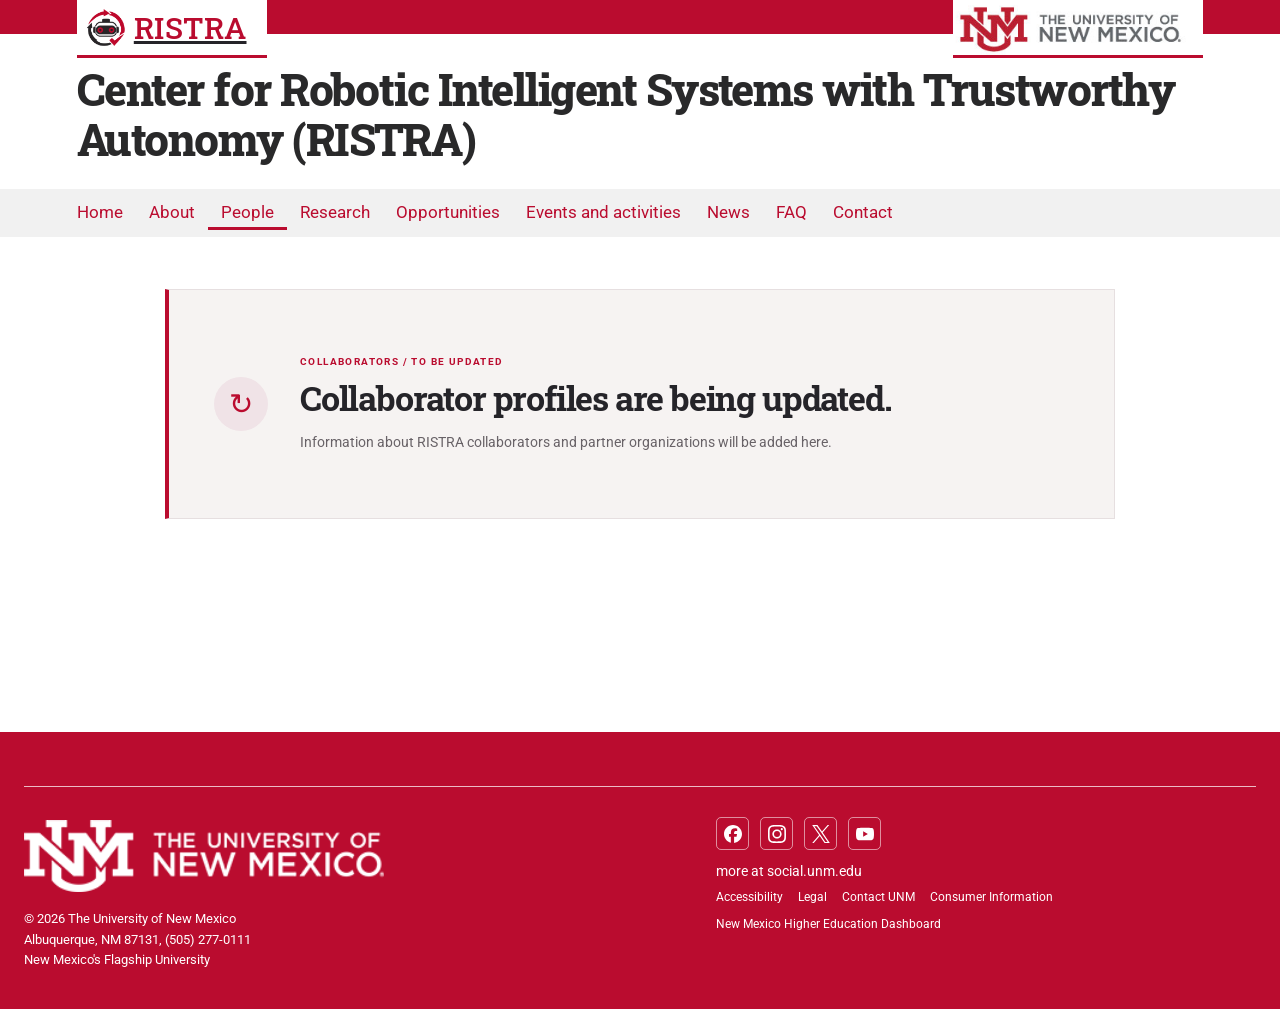
==== commit 1a3433fb: "placeholder texts removed" ====
--- a/collaborators.html
+++ b/collaborators.html
@@ -9,36 +9,20 @@
   <title>Collaborators | RISTRA | The University of New Mexico</title>
   <link rel="preconnect" href="https://fonts.googleapis.com"><link rel="preconnect" href="https://fonts.gstatic.com" crossorigin>
   <link href="https://fonts.googleapis.com/css2?family=Roboto+Slab:wght@500;600;700;800&family=Roboto:wght@400;500;700&display=swap" rel="stylesheet">
-  <link rel="stylesheet" href="styles.css?v=ristra-logo-11">
+  <link rel="stylesheet" href="styles.css?v=ristra-simple-contact-20261005">
 </head>
 <body>
   <a class="skip" href="#main">Skip to main content</a>
   <header class="unm-header">
     <div class="masthead"><a class="ristra-logo-link" href="index.html#home" aria-label="RISTRA home"><img class="ristra-emblem" src="images/ristra-mark-v10.png" alt=""><span class="ristra-wordmark">RISTRA</span></a><a class="unm-logo unm-logo-right" href="https://www.unm.edu/" aria-label="The University of New Mexico"><img src="images/unm-color-logos.jpg" alt="UNM — The University of New Mexico"></a></div>
     <div class="site-name"><div>Center for Robotic Intelligent Systems with Trustworthy Autonomy (RISTRA)</div></div>
-    <nav class="primary-nav" aria-label="RISTRA navigation"><div class="nav-inner"><button class="nav-toggle" aria-expanded="false" aria-controls="nav-links"><span>☰</span> Menu</button><ul id="nav-links"><li><a href="index.html#home">Home</a></li><li><a href="index.html#about">About</a></li><li class="dropdown"><a href="index.html#people" class="active">People <span>⌄</span></a><ul><li><a href="faculty-staff.html">Faculty and Staff</a></li><li><a href="students.html">Students</a></li><li><a class="active" aria-current="page" href="collaborators.html">Collaborators</a></li></ul></li><li><a href="research.html">Research</a></li><li><a href="opportunities.html">Opportunities</a></li><li><a href="events-activities.html">Events and activities</a></li><li><a href="news.html">News</a></li><li><a href="faq.html">FAQ</a></li><li><a href="contact.html">Contact</a></li></ul></div></nav>
+    <nav class="primary-nav" aria-label="RISTRA navigation"><div class="nav-inner"><button class="nav-toggle" aria-expanded="false" aria-controls="nav-links"><span>☰</span> Menu</button><ul id="nav-links"><li><a href="index.html#home">Home</a></li><li><a href="index.html#about">About</a></li><li><a href="faculty-staff.html" class="active">People</a></li><li><a href="research.html">Research</a></li><li><a href="opportunities.html">Opportunities</a></li><li><a href="events-activities.html">Events and activities</a></li><li><a href="news.html">News</a></li><li><a href="faq.html">FAQ</a></li><li><a href="contact.html">Contact</a></li></ul></div></nav>
   </header>
   <main id="main" class="faculty-page">
-    <section class="faculty-intro">
-      <div class="section-wrap">
-        <p class="eyebrow dark-eyebrow">PEOPLE / COLLABORATORS</p>
-        <h1>Meet our<br><em>collaborators.</em></h1>
-        <p>RISTRA works with collaborators across academia, industry, and the community to advance robotic intelligent systems with trustworthy autonomy.</p>
-        <span class="faculty-placeholder-note">Sample profiles for layout preview. Replace names, affiliations, profile links, and avatar files with approved information.</span>
-      </div>
+<section class="faculty-directory section-wrap" aria-label="COLLABORATORS">
+      <div class="coming-soon-panel"><span class="status-mark" aria-hidden="true">↻</span><div><p class="activity-kicker">COLLABORATORS / TO BE UPDATED</p><h2>Collaborator profiles are being updated.</h2><p>Information about RISTRA collaborators and partner organizations will be added here.</p></div></div>
     </section>
-    <section class="faculty-directory section-wrap" aria-label="Collaborators profiles">
-      <div class="faculty-grid">
-        <article class="faculty-card"><img src="images/collaborators/avatar-01.svg" alt="Generic placeholder avatar for Collaborator 1"><div class="faculty-card-copy"><p class="faculty-role">UNIVERSITY PARTNER</p><h2>Collaborator 1</h2><p class="faculty-title">Partner institution · Robotics</p><a href="https://www.unm.edu/" target="_blank" rel="noopener noreferrer">Partner website <span>↗</span></a></div></article>
-        <article class="faculty-card"><img src="images/collaborators/avatar-02.svg" alt="Generic placeholder avatar for Collaborator 2"><div class="faculty-card-copy"><p class="faculty-role">RESEARCH PARTNER</p><h2>Collaborator 2</h2><p class="faculty-title">Research organization · Autonomy</p><a href="https://www.unm.edu/" target="_blank" rel="noopener noreferrer">Partner website <span>↗</span></a></div></article>
-        <article class="faculty-card"><img src="images/collaborators/avatar-03.svg" alt="Generic placeholder avatar for Collaborator 3"><div class="faculty-card-copy"><p class="faculty-role">INDUSTRY PARTNER</p><h2>Collaborator 3</h2><p class="faculty-title">Industry partner · Intelligent systems</p><a href="https://www.unm.edu/" target="_blank" rel="noopener noreferrer">Partner website <span>↗</span></a></div></article>
-        <article class="faculty-card"><img src="images/collaborators/avatar-04.svg" alt="Generic placeholder avatar for Collaborator 4"><div class="faculty-card-copy"><p class="faculty-role">UNIVERSITY PARTNER</p><h2>Collaborator 4</h2><p class="faculty-title">Partner institution · AI and robotics</p><a href="https://www.unm.edu/" target="_blank" rel="noopener noreferrer">Partner website <span>↗</span></a></div></article>
-        <article class="faculty-card"><img src="images/collaborators/avatar-05.svg" alt="Generic placeholder avatar for Collaborator 5"><div class="faculty-card-copy"><p class="faculty-role">COMMUNITY PARTNER</p><h2>Collaborator 5</h2><p class="faculty-title">Community organization · Field robotics</p><a href="https://www.unm.edu/" target="_blank" rel="noopener noreferrer">Partner website <span>↗</span></a></div></article>
-        <article class="faculty-card"><img src="images/collaborators/avatar-06.svg" alt="Generic placeholder avatar for Collaborator 6"><div class="faculty-card-copy"><p class="faculty-role">RESEARCH PARTNER</p><h2>Collaborator 6</h2><p class="faculty-title">Research organization · Trustworthy AI</p><a href="https://www.unm.edu/" target="_blank" rel="noopener noreferrer">Partner website <span>↗</span></a></div></article>
-      </div>
-    </section>
-    <section class="faculty-join"><div class="section-wrap faculty-join-inner"><div><p class="eyebrow">WORK WITH US</p><h2>Build trustworthy autonomy<br>with our community.</h2></div><a class="button button-white" href="contact.html">Connect with RISTRA <span>↗</span></a></div></section>
-  </main>
+</main>
   <footer class="unm-footer"><div class="footer-content"><div class="footer-rule"></div><div class="footer-grid"><div class="footer-brand"><a href="https://www.unm.edu/" aria-label="The University of New Mexico"><img src="images/unm-transparent-white.png" alt="The University of New Mexico"></a><p>© <span id="year">2026</span> The University of New Mexico<br>Albuquerque, NM 87131, (505) 277-0111<br>New Mexico's Flagship University</p></div><div class="footer-links"><div class="socials"><a href="https://www.facebook.com/universityofnewmexico/" aria-label="UNM on Facebook"><img src="images/facebook.svg" alt=""></a><a href="https://www.instagram.com/uofnm/" aria-label="UNM on Instagram"><img src="images/instagram.svg" alt=""></a><a href="https://x.com/unm" aria-label="UNM on X"><img src="images/x.svg" alt=""></a><a href="https://www.youtube.com/user/unmlive" aria-label="UNM on YouTube"><img src="images/youtube.svg" alt=""></a></div><p>more at <a href="https://social.unm.edu/">social.unm.edu</a></p><nav aria-label="UNM footer links"><a href="https://www.unm.edu/accessibility.html">Accessibility</a><a href="https://www.unm.edu/legal.html">Legal</a><a href="https://www.unm.edu/contactunm.html">Contact UNM</a><a href="https://www.unm.edu/consumer-information/">Consumer Information</a><a href="https://hed.state.nm.us/">New Mexico Higher Education Dashboard</a></nav></div></div></div></footer>
   <script src="script.js"></script>
 </body>
--- a/styles.css
+++ b/styles.css
@@ -38,3 +38,11 @@
 .home-about{max-width:1240px;padding-top:57px;padding-bottom:61px;display:grid;grid-template-columns:.9fr 1.1fr;gap:70px;align-items:center}.home-about h2{margin:0;font:700 clamp(35px,4vw,51px)/1.08 var(--slab);letter-spacing:-.05em}.home-about h2 em{font-style:normal;color:var(--cherry)}.home-about-detail{max-width:600px}.home-about-detail>p{margin:0 0 15px;color:#625d61;font-size:17px;line-height:1.75}.home-explore{padding:56px 0 72px;background:#f2f0ec}.home-explore-heading{display:flex;align-items:end;justify-content:space-between;gap:35px;margin-bottom:25px}.home-explore-heading h2{margin:0;font:700 clamp(31px,3.7vw,45px)/1.12 var(--slab);letter-spacing:-.04em}.home-explore-heading>p{max-width:390px;margin:0 0 3px;color:#6c676b;font-size:13px;line-height:1.7}.home-link-grid{display:grid;grid-template-columns:repeat(3,minmax(0,1fr));gap:12px}.home-link-card{min-height:166px;position:relative;display:flex;flex-direction:column;align-items:flex-start;padding:18px 20px;background:#fff;border:1px solid #e2dede;text-decoration:none;transition:transform .2s,box-shadow .2s}.home-link-card:hover{transform:translateY(-3px);box-shadow:0 10px 23px #30222b12}.home-link-card>span{color:var(--cherry);font-size:9px;font-weight:700;letter-spacing:.13em}.home-link-card h3{margin:13px 28px 5px 0;font:700 18px/1.2 var(--slab)}.home-link-card p{max-width:310px;margin:0;color:#716c70;font-size:11px;line-height:1.6}.home-link-card>b{position:absolute;right:17px;top:17px;color:var(--cherry);font-size:18px;font-weight:500}.home-link-contact{background:#f8ecef;border-color:#ead7dc}
 @media(max-width:900px){.home-about{gap:35px}.home-link-grid{grid-template-columns:repeat(2,minmax(0,1fr))}}
 @media(max-width:700px){.home-about{padding-top:40px;padding-bottom:42px;grid-template-columns:1fr;gap:12px}.home-about h2{font-size:39px}.home-about-detail>p{font-size:14px}.home-explore{padding:42px 0 49px}.home-explore-heading{display:block;margin-bottom:18px}.home-explore-heading h2{font-size:34px}.home-explore-heading>p{margin-top:9px;font-size:12px}.home-link-grid{grid-template-columns:1fr;gap:8px}.home-link-card{min-height:132px;padding:15px 17px}.home-link-card h3{margin-top:10px;font-size:17px}.home-link-card p{font-size:11px}}
+
+.coming-soon-panel{max-width:950px;min-height:230px;margin:20px auto;padding:42px 45px;display:grid;grid-template-columns:62px 1fr;gap:24px;align-items:center;background:#f6f3f2;border:1px solid #e6dfe0;border-left:4px solid var(--cherry)}.status-mark{width:54px;height:54px;display:grid;place-items:center;border-radius:50%;background:#f0e3e7;color:var(--cherry);font:400 29px/1 var(--sans)}.coming-soon-panel .activity-kicker{margin-bottom:8px}.coming-soon-panel h2{margin:0;font:700 clamp(25px,3vw,34px)/1.18 var(--slab);letter-spacing:-.035em}.coming-soon-panel>div>p:last-child{max-width:630px;margin:12px 0 0;color:#686267;font-size:14px;line-height:1.75}.contact-placeholder>a{display:inline-block;margin-top:17px;color:var(--cherry);font-size:12px;font-weight:700;text-decoration:none}.contact-placeholder>a:hover{text-decoration:underline}.contact-placeholder>a span{padding-left:4px}
+@media(max-width:700px){.coming-soon-panel{min-height:0;margin:14px 0;padding:24px 19px;grid-template-columns:1fr;gap:14px}.status-mark{width:46px;height:46px;font-size:25px}.coming-soon-panel h2{font-size:25px}.coming-soon-panel>div>p:last-child{font-size:13px}}
+
+.faculty-directory{padding-top:32px}.faq-page-content{padding-top:36px}.contact-details{padding-top:42px}.opportunities-empty{margin-top:30px}
+
+.contact-simple{max-width:1020px;min-height:360px;margin:0 auto;padding-top:58px;padding-bottom:66px}.contact-simple h1{margin:0 0 14px;font:700 clamp(34px,4vw,48px)/1.15 var(--slab);letter-spacing:-.04em}.contact-email{display:inline-block;color:var(--cherry);font-size:18px;font-weight:600;text-decoration:none}.contact-email:hover{text-decoration:underline}
+@media(max-width:700px){.contact-simple{min-height:290px;padding-top:40px;padding-bottom:48px}.contact-simple h1{font-size:35px}.contact-email{font-size:16px}}
